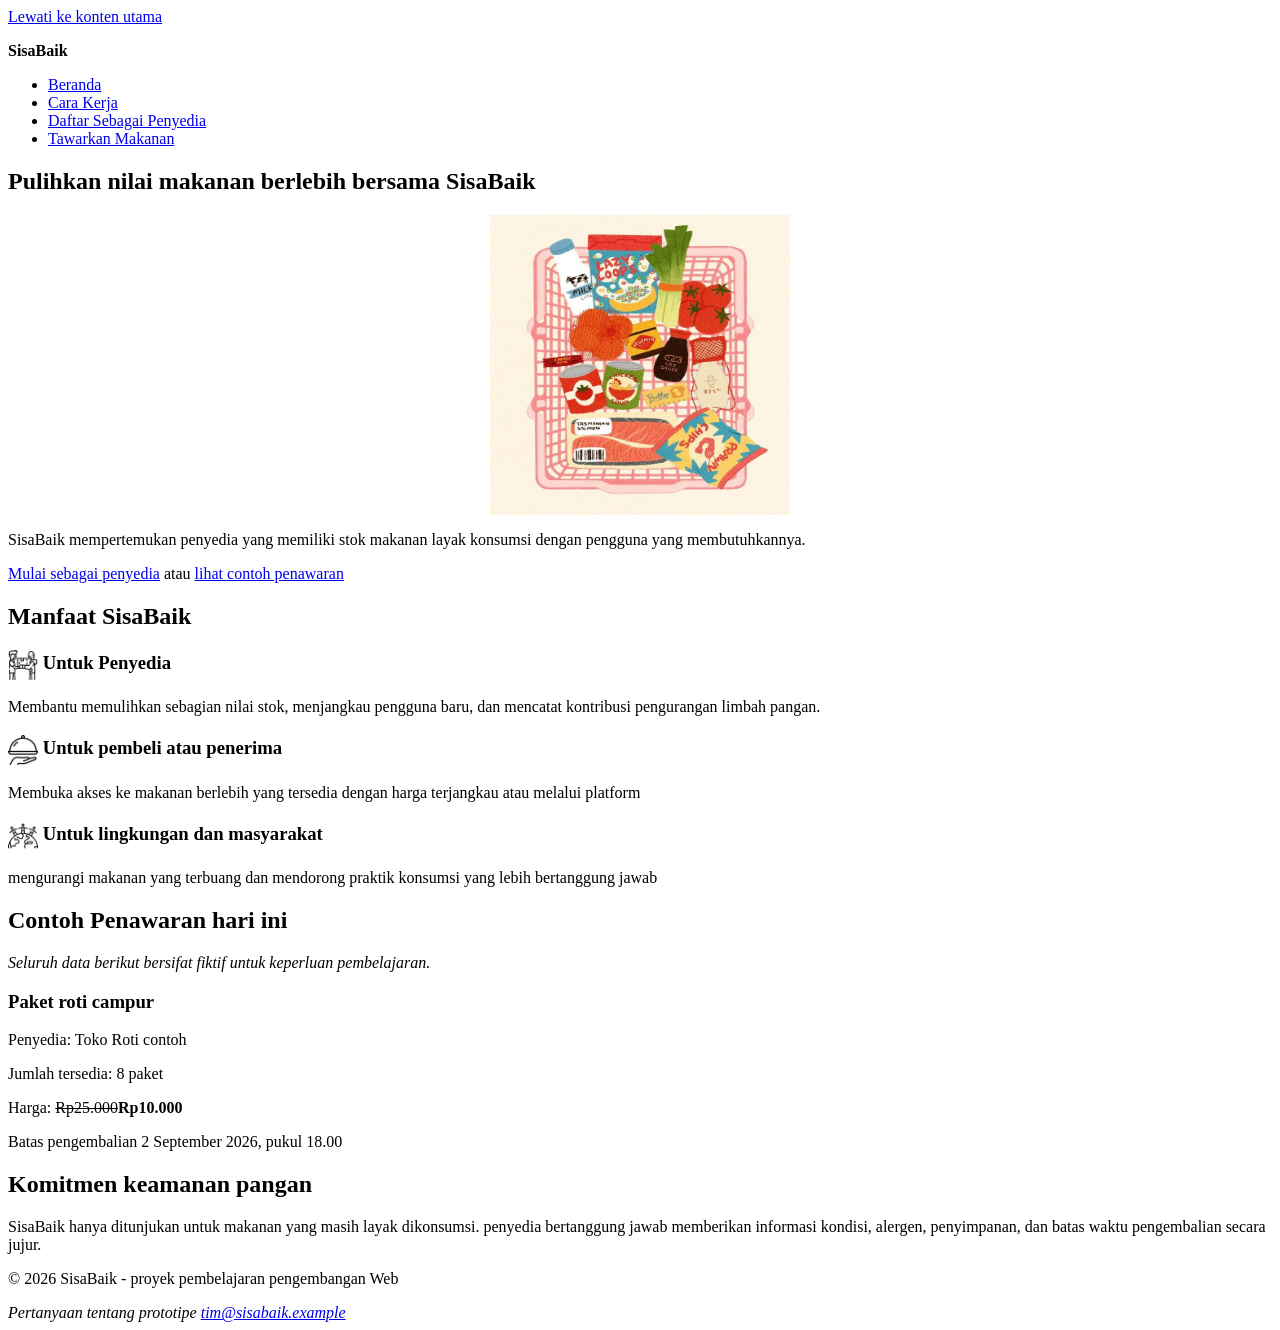
==== index.html @ 68b94ed5 "git push" ====
<!doctype html>
<html lang="id">
  <head>
    <meta charset="UTF-8" />
    <meta name="viewport" content="width=device-width, initial-scale=1.0" />
    <meta
      name="description"
      content="SisaBaik adalah platform yang menghubungkan masyarakat dengan pengelola sampah untuk memudahkan pengelolaan sampah dan mendukung keberlanjutan lingkungan."
    />
    <title>Beranda | SisaBaik</title>
  </head>
  <body>
    <a href="#konten-utama">Lewati ke konten utama</a>

    <header>
      <p><strong>SisaBaik</strong></p>
      <nav aria-label="Navigasi utama">
        <ul>
          <li><a href="index.html" aria-current="page">Beranda</a></li>
          <li><a href="#cara-kerja">Cara Kerja</a></li>
          <li>
            <a href="daftar-penyedia.html">Daftar Sebagai Penyedia</a>
          </li>
          <li><a href="tawarkan-makanan.html">Tawarkan Makanan</a></li>
        </ul>
      </nav>
    </header>

    <main id="konten-utama" tabindex="-1">
      <section aria-labelledby="judul-utama">
        <h1 id="judul-utama">
          Pulihkan nilai makanan berlebih bersama SisaBaik
        </h1>

        <img
          src="image/background.jpg"
          alt="Ilustrasi makanan berlebih yang masih layak konsumsi"
          style="display: block; margin: 0 auto"
          margin="auto"
          width="300"
          height="300"
        />
        <p>
          SisaBaik mempertemukan penyedia yang memiliki stok makanan layak
          konsumsi dengan pengguna yang membutuhkannya.
        </p>
      </section>
    </main>

    <p>
      <a href="daftar-penyedia.html">Mulai sebagai penyedia</a>
      atau
      <a href="#penawaran-contoh">lihat contoh penawaran</a>
    </p>

    <section aria-labelledby="judul-manfaat">
      <h2 id="judul-manfaat">Manfaat SisaBaik</h2>

      <article>
        <h3>
          <img
            src="image/penyedia.png"
            alt="ikon penyedia"
            width="30"
            height="30"
            style="vertical-align: middle"
          />
          Untuk Penyedia
        </h3>

        <p>
          Membantu memulihkan sebagian nilai stok, menjangkau pengguna baru, dan
          mencatat kontribusi pengurangan limbah pangan.
        </p>
      </article>

      <article>
        <h3>
          <img
            src="image/penerima.png"
            alt="ikon penerima"
            width="30"
            height="30"
            style="vertical-align: middle"
          />
          Untuk pembeli atau penerima
        </h3>

        <p>
          Membuka akses ke makanan berlebih yang tersedia dengan harga
          terjangkau atau melalui platform
        </p>
      </article>

      <article>
        <h3>
          <img
            src="image/lingkungan.png"
            alt="ikon lingkungan"
            width="30"
            height="30"
            style="vertical-align: middle"
          />
          Untuk lingkungan dan masyarakat
        </h3>

        <p>
          mengurangi makanan yang terbuang dan mendorong praktik konsumsi yang
          lebih bertanggung jawab
        </p>
      </article>
    </section>

    <section id="penawaran-contoh" aria-labelledby="judul-penawaran">
      <h2 id="judul-penawaran">Contoh Penawaran hari ini</h2>
      <p>
        <em>
          Seluruh data berikut bersifat fiktif untuk keperluan pembelajaran.</em
        >
      </p>

      <article>
        <h3>Paket roti campur</h3>
        <p>Penyedia: Toko Roti contoh</p>
        <p>Jumlah tersedia:<data value="8"> 8 paket</data></p>
        <p>Harga: <del>Rp25.000</del><strong>Rp10.000</strong></p>
        <p>
          Batas pengembalian
          <time datetime="2026-09-02T18:00:00+07:00"
            >2 September 2026, pukul 18.00</time
          >
        </p>
      </article>
    </section>

    <section aria-labelledby="judul-keamanan">
      <h2 id="judul-keamanan">Komitmen keamanan pangan</h2>
      <p>
        SisaBaik hanya ditunjukan untuk makanan yang masih layak dikonsumsi.
        penyedia bertanggung jawab memberikan informasi kondisi, alergen,
        penyimpanan, dan batas waktu pengembalian secara jujur.
      </p>
    </section>

    <footer>
      <p>&copy; 2026 SisaBaik - proyek pembelajaran pengembangan Web</p>
      <address>
        Pertanyaan tentang prototipe
        <a href="mailto:tim@sisabaik.example">tim@sisabaik.example</a>
      </address>
    </footer>
  </body>
</html>
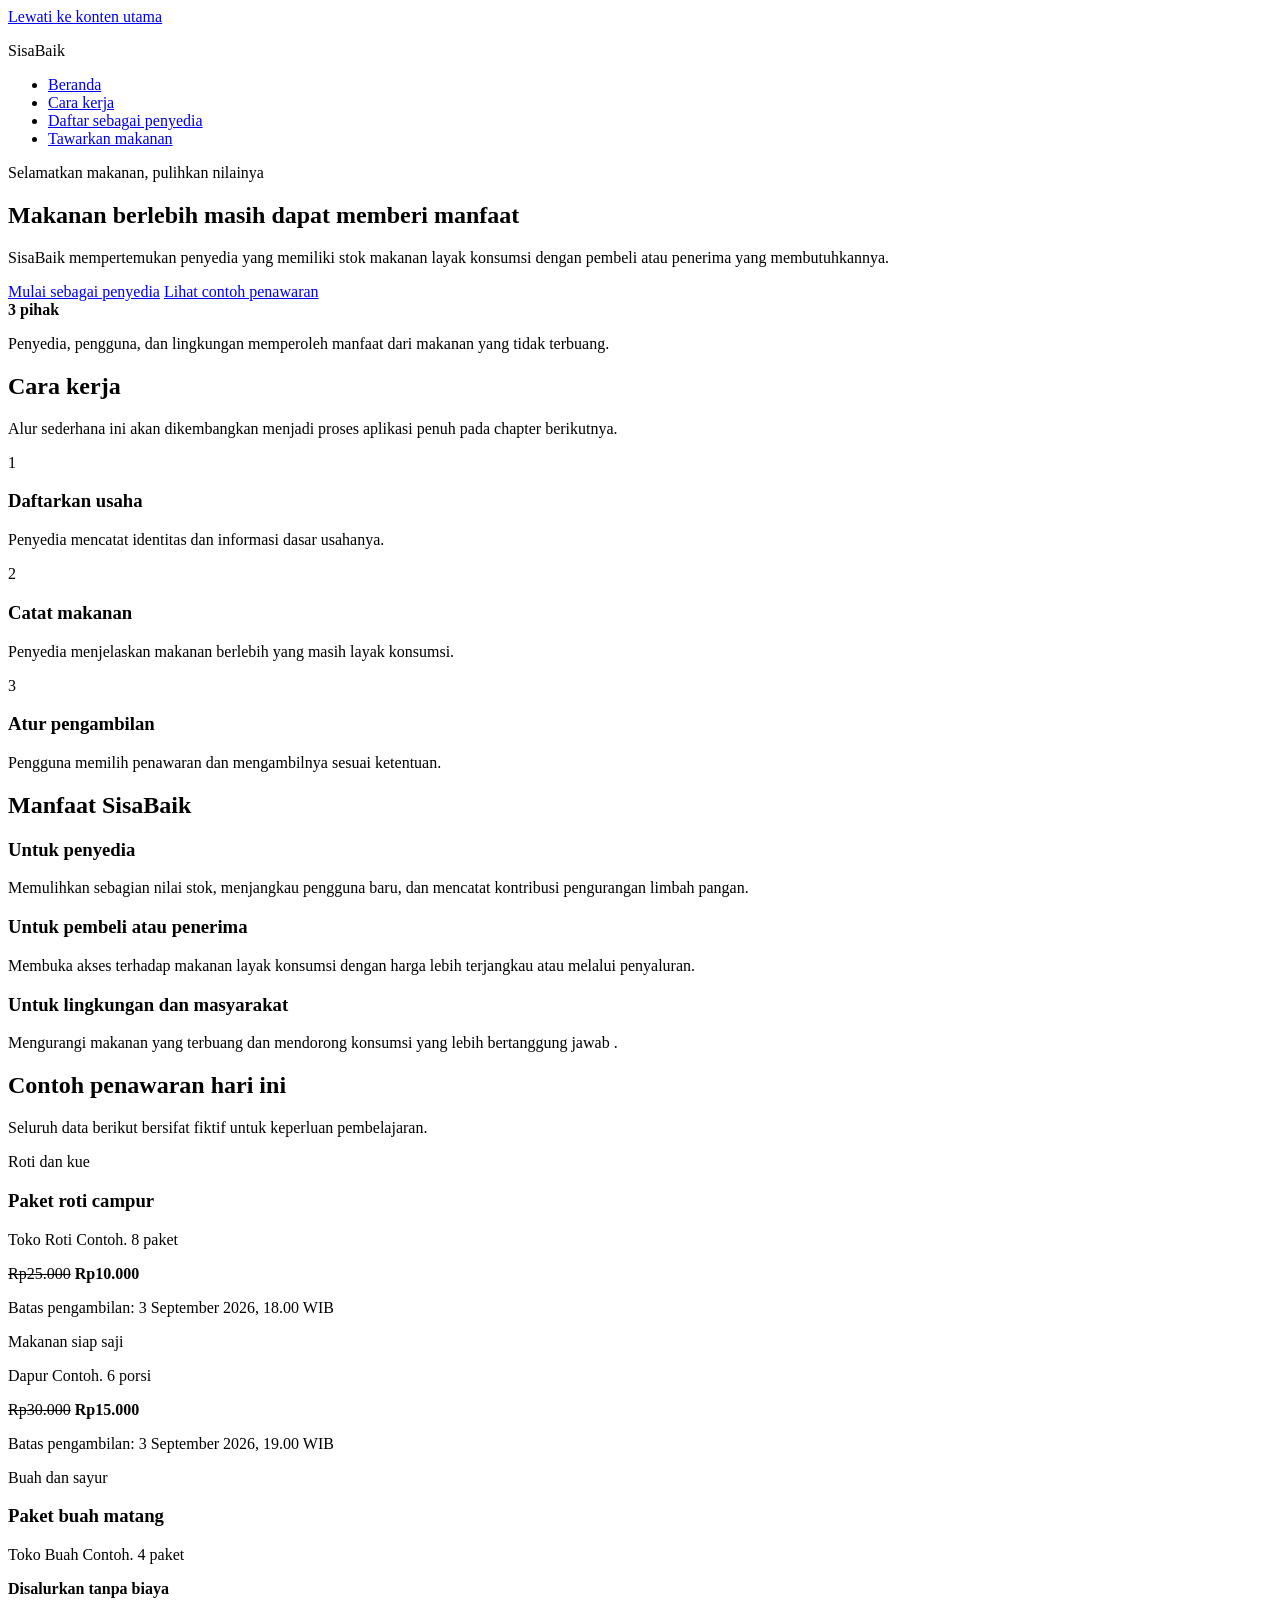
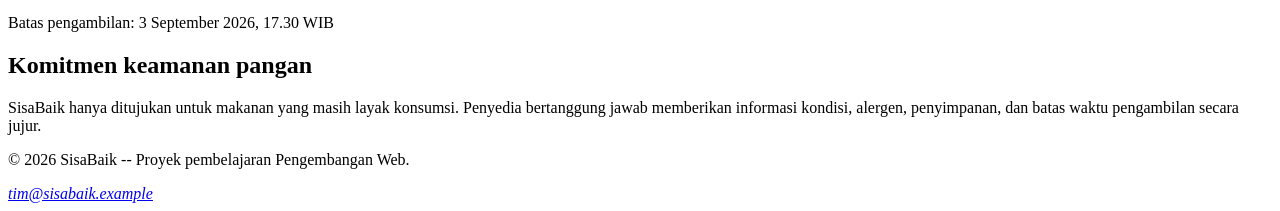
==== commit fe6ee101: "style: apply responsive layout to Sisabaik pages" ====
--- a/index.html
+++ b/index.html
@@ -8,146 +8,159 @@
       content="SisaBaik adalah platform yang menghubungkan masyarakat dengan pengelola sampah untuk memudahkan pengelolaan sampah dan mendukung keberlanjutan lingkungan."
     />
     <title>Beranda | SisaBaik</title>
+    <link rel="stylesheet" href="style.css" />
   </head>
   <body>
-    <a href="#konten-utama">Lewati ke konten utama</a>
+    <a class="skip-link" href="#konten-utama">Lewati ke konten utama</a>
 
-    <header>
-      <p><strong>SisaBaik</strong></p>
-      <nav aria-label="Navigasi utama">
-        <ul>
-          <li><a href="index.html" aria-current="page">Beranda</a></li>
-          <li><a href="#cara-kerja">Cara Kerja</a></li>
-          <li>
-            <a href="daftar-penyedia.html">Daftar Sebagai Penyedia</a>
-          </li>
-          <li><a href="tawarkan-makanan.html">Tawarkan Makanan</a></li>
-        </ul>
-      </nav>
+    <header class="site-header">
+      <div class="container header-layout">
+        <p class="brand">SisaBaik</p>
+        <nav aria-label="Navigasi utama">
+          <ul class="nav-list">
+            <li><a href="index.html" aria-current="page">Beranda</a></li>
+            <li><a href="#cara-kerja">Cara kerja</a></li>
+            <li><a href="daftar-penyedia.html">Daftar sebagai penyedia</a></li>
+            <li><a href="tawarkan-makanan.html">Tawarkan makanan</a></li>
+          </ul>
+        </nav>
+      </div>
     </header>
 
     <main id="konten-utama" tabindex="-1">
-      <section aria-labelledby="judul-utama">
-        <h1 id="judul-utama">
-          Pulihkan nilai makanan berlebih bersama SisaBaik
-        </h1>
+      <section class="hero" aria-labelledby="judul-utama">
+        <div class="container hero-layout">
+          <div>
+            <p class="eyebrow">Selamatkan makanan, pulihkan nilainya</p>
+            <h1 id="judul-utama">
+              Makanan berlebih masih dapat memberi manfaat
+            </h1>
+            <p class="lead">
+              SisaBaik mempertemukan penyedia yang memiliki stok makanan layak
+              konsumsi dengan pembeli atau penerima yang membutuhkannya.</p>
+            </p>
 
-        <img
-          src="image/background.jpg"
-          alt="Ilustrasi makanan berlebih yang masih layak konsumsi"
-          style="display: block; margin: 0 auto"
-          margin="auto"
-          width="300"
-          height="300"
-        />
-        <p>
-          SisaBaik mempertemukan penyedia yang memiliki stok makanan layak
-          konsumsi dengan pengguna yang membutuhkannya.
-        </p>
+            <div class="button-group">
+              <a class="button" href="daftar-penyedia.html"
+                >Mulai sebagai penyedia</a
+              >
+              <a class="button button-secondary" href="#penawaran-contoh"
+                >Lihat contoh penawaran</a
+              >
+            </div>
+    <aside class="hero-panel" aria-label="Ringkasan manfaat SisaBaik">
+      <strong>3 pihak</strong>
+      <p>Penyedia, pengguna, dan lingkungan memperoleh manfaat dari makanan yang tidak terbuang. </p>
+        </aside>
+      </div>
+    </section>
+
+    <section class="section" id="cara-kerja" aria-labelledby="judul-cara-kerja">
+    <div class="container">
+    <h2 id="judul-cara-kerja">Cara kerja</h2>
+    <p class="section-intro">Alur sederhana ini akan dikembangkan menjadi proses aplikasi penuh pada chapter
+    berikutnya.</p>
+    <div class="steps-grid">
+    <article class="card">
+    <span class="step-number" aria-hidden="true">1</span>
+    <h3>Daftarkan usaha</h3>
+    <p>Penyedia mencatat identitas dan informasi dasar usahanya.</p>
+    </article>
+    <article class="card">
+    <span class="step-number" aria-hidden="true">2</span>
+    <h3>Catat makanan</h3>
+    <p>Penyedia menjelaskan makanan berlebih yang masih layak konsumsi.</p>
+    </article>
+    <article class="card">
+    <span class="step-number" aria-hidden="true">3</span>
+    <h3>Atur pengambilan</h3>
+    <p>Pengguna memilih penawaran dan mengambilnya sesuai ketentuan.</p>
+    </article>
+    </div>
+    </div>
+    </section>
+
+    <section class="section section-alt" aria-labelledby="judul-manfaat">
+    <div class="container">
+    <h2 id="judul-manfaat">Manfaat SisaBaik</h2>
+    <div class="benefit-grid">
+    <article class="card">
+    <h3>Untuk penyedia</h3>
+    <p>Memulihkan sebagian nilai stok, menjangkau pengguna baru, dan mencatat kontribusi pengurangan limbah
+    pangan.</p>
+    </article>
+    <article class="card">
+    <h3>Untuk pembeli atau penerima</h3>
+    <p>Membuka akses terhadap makanan layak konsumsi dengan harga lebih terjangkau atau melalui
+    penyaluran.</p>
+    </article>
+    <article class="card">
+    <h3>Untuk lingkungan dan masyarakat</h3>
+    <p>Mengurangi makanan yang terbuang dan mendorong konsumsi yang lebih bertanggung jawab .</p>
+    </article>
+    </div>
+    </div>
+    </section>
+
+    <section class="section" id="penawaran-contoh" aria-labelledby="judul-penawaran">
+    <div class="container">
+    <h2 id="judul-penawaran">Contoh penawaran hari ini</h2>
+    <p class="section-intro">Seluruh data berikut bersifat fiktif untuk keperluan pembelajaran. </p>
+    <div class="offer-grid">
+    <article class="offer-card">
+    <div class="offer-card__visual" aria-hidden="true"></div>
+    <div class="offer-card__content">
+    <span class="badge">Roti dan kue</span>
+    <h3>Paket roti campur</h3>
+    <p class="offer-card__meta">Toko Roti Contoh. <data value="8">8 paket</data></p>
+    <p class="offer-card__price"><del>Rp25.000</del> <strong>Rp10.000</strong></p>
+    <p>Batas pengambilan: <time datetime="2026-09-03T18:00:00+07:00">3 September 2026, 18.00
+    WIB</time></p>
+    </div>
+    </article>
+    <article class="offer-card">
+    <div class="offer-card__visual" aria-hidden="true"></div>
+    <div class="offer-card__content">
+    <span class="badge">Makanan siap saji</span>
+
+    <p class="offer-card__meta">Dapur Contoh. <data value="6">6 porsi</data></p>
+    <p class="offer-card__price"><del>Rp30.000</del> <strong>Rp15.000</strong></p>
+    <p>Batas pengambilan: <time datetime="2026-09-03T19:00:00+07:00">3 September 2026, 19.00
+    WIB</time></p>
+        </div>
+        </article>
+        <article class="offer-card">
+        <div class="offer-card__visual" aria-hidden="true"></div>
+        <div class="offer-card__content">
+        <span class="badge">Buah dan sayur</span>
+        <h3>Paket buah matang</h3>
+        <p class="offer-card__meta">Toko Buah Contoh. <data value="4">4 paket</data></p>
+        <p class="offer-card__price"><strong>Disalurkan tanpa biaya</strong></p>
+        <p>Batas pengambilan: <time datetime="2026-09-03T17:30:00+07:00">3 September 2026, 17.30
+        WIB</time></p>
+              </div>
+            </article>
+          </div>
+        </div>
+      </section>
+
+      <section class="section section-alt" aria-labelledby="judul-keamanan">
+      <div class="container">
+        <div class="notice">
+        <h2 id="judul-keamanan">Komitmen keamanan pangan</h2>
+        <p>SisaBaik hanya ditujukan untuk makanan yang masih layak konsumsi. Penyedia bertanggung jawab memberikan
+        informasi kondisi, alergen, penyimpanan, dan batas waktu pengambilan secara jujur.</p>
+        </div>
+      </div>
       </section>
     </main>
 
-    <p>
-      <a href="daftar-penyedia.html">Mulai sebagai penyedia</a>
-      atau
-      <a href="#penawaran-contoh">lihat contoh penawaran</a>
-    </p>
-
-    <section aria-labelledby="judul-manfaat">
-      <h2 id="judul-manfaat">Manfaat SisaBaik</h2>
-
-      <article>
-        <h3>
-          <img
-            src="image/penyedia.png"
-            alt="ikon penyedia"
-            width="30"
-            height="30"
-            style="vertical-align: middle"
-          />
-          Untuk Penyedia
-        </h3>
-
-        <p>
-          Membantu memulihkan sebagian nilai stok, menjangkau pengguna baru, dan
-          mencatat kontribusi pengurangan limbah pangan.
-        </p>
-      </article>
-
-      <article>
-        <h3>
-          <img
-            src="image/penerima.png"
-            alt="ikon penerima"
-            width="30"
-            height="30"
-            style="vertical-align: middle"
-          />
-          Untuk pembeli atau penerima
-        </h3>
-
-        <p>
-          Membuka akses ke makanan berlebih yang tersedia dengan harga
-          terjangkau atau melalui platform
-        </p>
-      </article>
-
-      <article>
-        <h3>
-          <img
-            src="image/lingkungan.png"
-            alt="ikon lingkungan"
-            width="30"
-            height="30"
-            style="vertical-align: middle"
-          />
-          Untuk lingkungan dan masyarakat
-        </h3>
-
-        <p>
-          mengurangi makanan yang terbuang dan mendorong praktik konsumsi yang
-          lebih bertanggung jawab
-        </p>
-      </article>
-    </section>
-
-    <section id="penawaran-contoh" aria-labelledby="judul-penawaran">
-      <h2 id="judul-penawaran">Contoh Penawaran hari ini</h2>
-      <p>
-        <em>
-          Seluruh data berikut bersifat fiktif untuk keperluan pembelajaran.</em
-        >
-      </p>
-
-      <article>
-        <h3>Paket roti campur</h3>
-        <p>Penyedia: Toko Roti contoh</p>
-        <p>Jumlah tersedia:<data value="8"> 8 paket</data></p>
-        <p>Harga: <del>Rp25.000</del><strong>Rp10.000</strong></p>
-        <p>
-          Batas pengembalian
-          <time datetime="2026-09-02T18:00:00+07:00"
-            >2 September 2026, pukul 18.00</time
-          >
-        </p>
-      </article>
-    </section>
-
-    <section aria-labelledby="judul-keamanan">
-      <h2 id="judul-keamanan">Komitmen keamanan pangan</h2>
-      <p>
-        SisaBaik hanya ditunjukan untuk makanan yang masih layak dikonsumsi.
-        penyedia bertanggung jawab memberikan informasi kondisi, alergen,
-        penyimpanan, dan batas waktu pengembalian secara jujur.
-      </p>
-    </section>
-
-    <footer>
-      <p>&copy; 2026 SisaBaik - proyek pembelajaran pengembangan Web</p>
-      <address>
-        Pertanyaan tentang prototipe
-        <a href="mailto:tim@sisabaik.example">tim@sisabaik.example</a>
-      </address>
+    <footer class="site-footer">
+      <div class="container footer-layout">
+        <p>&copy; 2026 SisaBaik -- Proyek pembelajaran Pengembangan Web.</p>
+        <address><a href="mailto:tim@sisabaik.example">tim@sisabaik.example</a></address>
+      </div>
     </footer>
   </body>
 </html>
+
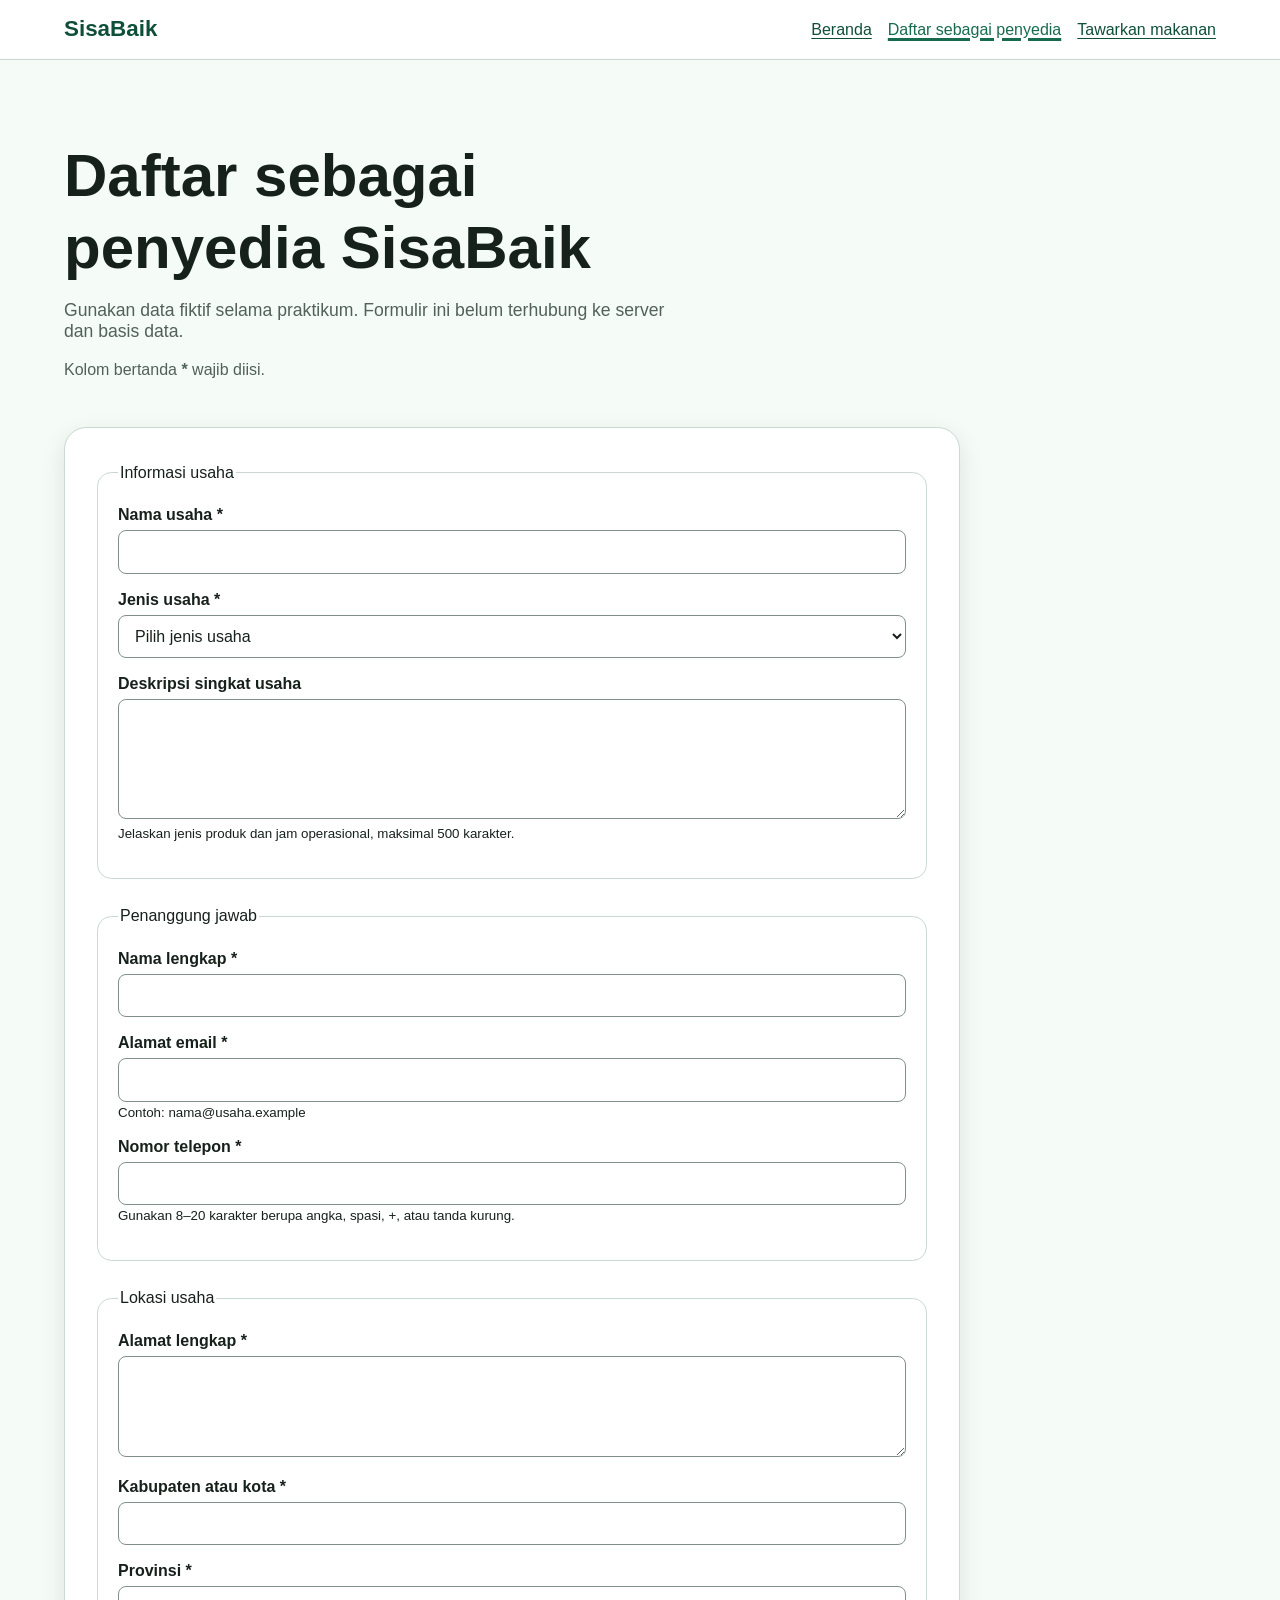
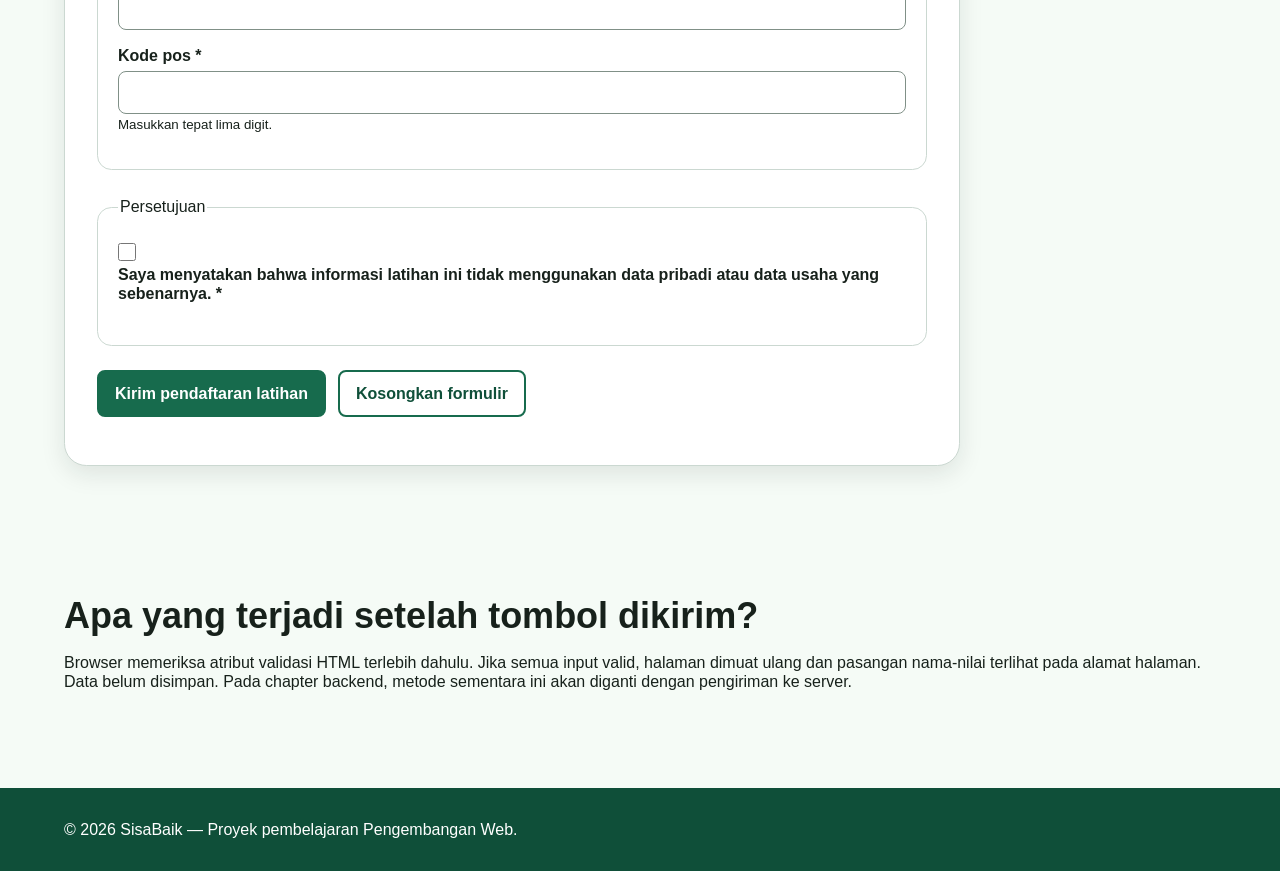
==== commit f5754e50: "style: apply responsive layout to Sisabaik pages" ====
--- a/index.html
+++ b/index.html
@@ -1,166 +1,275 @@
 <!doctype html>
 <html lang="id">
   <head>
-    <meta charset="UTF-8" />
-    <meta name="viewport" content="width=device-width, initial-scale=1.0" />
+    <meta charset="utf-8" />
+    <meta name="viewport" content="width=device-width, initial-scale=1" />
+
     <meta
       name="description"
-      content="SisaBaik adalah platform yang menghubungkan masyarakat dengan pengelola sampah untuk memudahkan pengelolaan sampah dan mendukung keberlanjutan lingkungan."
+      content="Formulir prototipe untuk mendaftarkan usaha sebagai penyedia makanan di SisaBaik."
     />
-    <title>Beranda | SisaBaik</title>
-    <link rel="stylesheet" href="style.css" />
+
+    <title>Daftar Penyedia | SisaBaik</title>
+
+    <link rel="stylesheet" href="styles.css" />
   </head>
+
   <body>
-    <a class="skip-link" href="#konten-utama">Lewati ke konten utama</a>
+    <a class="skip-link" href="#konten-utama"> Lewati ke konten utama </a>
 
     <header class="site-header">
       <div class="container header-layout">
         <p class="brand">SisaBaik</p>
+
         <nav aria-label="Navigasi utama">
           <ul class="nav-list">
-            <li><a href="index.html" aria-current="page">Beranda</a></li>
-            <li><a href="#cara-kerja">Cara kerja</a></li>
-            <li><a href="daftar-penyedia.html">Daftar sebagai penyedia</a></li>
-            <li><a href="tawarkan-makanan.html">Tawarkan makanan</a></li>
+            <li>
+              <a href="index.html">Beranda</a>
+            </li>
+
+            <li>
+              <a href="daftar-penyedia.html" aria-current="page">
+                Daftar sebagai penyedia
+              </a>
+            </li>
+
+            <li>
+              <a href="tawarkan-makanan.html"> Tawarkan makanan </a>
+            </li>
           </ul>
         </nav>
       </div>
     </header>
 
-    <main id="konten-utama" tabindex="-1">
-      <section class="hero" aria-labelledby="judul-utama">
-        <div class="container hero-layout">
-          <div>
-            <p class="eyebrow">Selamatkan makanan, pulihkan nilainya</p>
-            <h1 id="judul-utama">
-              Makanan berlebih masih dapat memberi manfaat
-            </h1>
-            <p class="lead">
-              SisaBaik mempertemukan penyedia yang memiliki stok makanan layak
-              konsumsi dengan pembeli atau penerima yang membutuhkannya.</p>
-            </p>
-
-            <div class="button-group">
-              <a class="button" href="daftar-penyedia.html"
-                >Mulai sebagai penyedia</a
-              >
-              <a class="button button-secondary" href="#penawaran-contoh"
-                >Lihat contoh penawaran</a
-              >
-            </div>
-    <aside class="hero-panel" aria-label="Ringkasan manfaat SisaBaik">
-      <strong>3 pihak</strong>
-      <p>Penyedia, pengguna, dan lingkungan memperoleh manfaat dari makanan yang tidak terbuang. </p>
-        </aside>
+    <main class="container" id="konten-utama" tabindex="-1">
+      <div class="page-heading">
+        <h1>Daftar sebagai penyedia SisaBaik</h1>
+
+        <p class="lead">
+          Gunakan data fiktif selama praktikum. Formulir ini belum terhubung ke
+          server dan basis data.
+        </p>
+
+        <p class="required-note" id="petunjuk-wajib">
+          Kolom bertanda <strong>*</strong> wajib diisi.
+        </p>
       </div>
-    </section>
-
-    <section class="section" id="cara-kerja" aria-labelledby="judul-cara-kerja">
-    <div class="container">
-    <h2 id="judul-cara-kerja">Cara kerja</h2>
-    <p class="section-intro">Alur sederhana ini akan dikembangkan menjadi proses aplikasi penuh pada chapter
-    berikutnya.</p>
-    <div class="steps-grid">
-    <article class="card">
-    <span class="step-number" aria-hidden="true">1</span>
-    <h3>Daftarkan usaha</h3>
-    <p>Penyedia mencatat identitas dan informasi dasar usahanya.</p>
-    </article>
-    <article class="card">
-    <span class="step-number" aria-hidden="true">2</span>
-    <h3>Catat makanan</h3>
-    <p>Penyedia menjelaskan makanan berlebih yang masih layak konsumsi.</p>
-    </article>
-    <article class="card">
-    <span class="step-number" aria-hidden="true">3</span>
-    <h3>Atur pengambilan</h3>
-    <p>Pengguna memilih penawaran dan mengambilnya sesuai ketentuan.</p>
-    </article>
-    </div>
-    </div>
-    </section>
-
-    <section class="section section-alt" aria-labelledby="judul-manfaat">
-    <div class="container">
-    <h2 id="judul-manfaat">Manfaat SisaBaik</h2>
-    <div class="benefit-grid">
-    <article class="card">
-    <h3>Untuk penyedia</h3>
-    <p>Memulihkan sebagian nilai stok, menjangkau pengguna baru, dan mencatat kontribusi pengurangan limbah
-    pangan.</p>
-    </article>
-    <article class="card">
-    <h3>Untuk pembeli atau penerima</h3>
-    <p>Membuka akses terhadap makanan layak konsumsi dengan harga lebih terjangkau atau melalui
-    penyaluran.</p>
-    </article>
-    <article class="card">
-    <h3>Untuk lingkungan dan masyarakat</h3>
-    <p>Mengurangi makanan yang terbuang dan mendorong konsumsi yang lebih bertanggung jawab .</p>
-    </article>
-    </div>
-    </div>
-    </section>
-
-    <section class="section" id="penawaran-contoh" aria-labelledby="judul-penawaran">
-    <div class="container">
-    <h2 id="judul-penawaran">Contoh penawaran hari ini</h2>
-    <p class="section-intro">Seluruh data berikut bersifat fiktif untuk keperluan pembelajaran. </p>
-    <div class="offer-grid">
-    <article class="offer-card">
-    <div class="offer-card__visual" aria-hidden="true"></div>
-    <div class="offer-card__content">
-    <span class="badge">Roti dan kue</span>
-    <h3>Paket roti campur</h3>
-    <p class="offer-card__meta">Toko Roti Contoh. <data value="8">8 paket</data></p>
-    <p class="offer-card__price"><del>Rp25.000</del> <strong>Rp10.000</strong></p>
-    <p>Batas pengambilan: <time datetime="2026-09-03T18:00:00+07:00">3 September 2026, 18.00
-    WIB</time></p>
-    </div>
-    </article>
-    <article class="offer-card">
-    <div class="offer-card__visual" aria-hidden="true"></div>
-    <div class="offer-card__content">
-    <span class="badge">Makanan siap saji</span>
-
-    <p class="offer-card__meta">Dapur Contoh. <data value="6">6 porsi</data></p>
-    <p class="offer-card__price"><del>Rp30.000</del> <strong>Rp15.000</strong></p>
-    <p>Batas pengambilan: <time datetime="2026-09-03T19:00:00+07:00">3 September 2026, 19.00
-    WIB</time></p>
-        </div>
-        </article>
-        <article class="offer-card">
-        <div class="offer-card__visual" aria-hidden="true"></div>
-        <div class="offer-card__content">
-        <span class="badge">Buah dan sayur</span>
-        <h3>Paket buah matang</h3>
-        <p class="offer-card__meta">Toko Buah Contoh. <data value="4">4 paket</data></p>
-        <p class="offer-card__price"><strong>Disalurkan tanpa biaya</strong></p>
-        <p>Batas pengambilan: <time datetime="2026-09-03T17:30:00+07:00">3 September 2026, 17.30
-        WIB</time></p>
-              </div>
-            </article>
-          </div>
-        </div>
-      </section>
-
-      <section class="section section-alt" aria-labelledby="judul-keamanan">
-      <div class="container">
-        <div class="notice">
-        <h2 id="judul-keamanan">Komitmen keamanan pangan</h2>
-        <p>SisaBaik hanya ditujukan untuk makanan yang masih layak konsumsi. Penyedia bertanggung jawab memberikan
-        informasi kondisi, alergen, penyimpanan, dan batas waktu pengambilan secara jujur.</p>
-        </div>
-      </div>
+
+      <form
+        class="form-card"
+        action="daftar-penyedia.html"
+        method="get"
+        aria-describedby="petunjuk-wajib"
+      >
+        <fieldset class="form-section">
+          <legend>Informasi usaha</legend>
+
+          <p>
+            <label for="nama-usaha">Nama usaha *</label><br />
+
+            <input
+              type="text"
+              id="nama-usaha"
+              name="nama_usaha"
+              autocomplete="organization"
+              minlength="3"
+              maxlength="100"
+              required
+            />
+          </p>
+
+          <p>
+            <label for="jenis-usaha">Jenis usaha *</label><br />
+
+            <select id="jenis-usaha" name="jenis_usaha" required>
+              <option value="">Pilih jenis usaha</option>
+              <option value="restoran">Restoran</option>
+              <option value="toko-roti">Toko roti</option>
+              <option value="katering">Katering</option>
+              <option value="ritel">Toko ritel</option>
+              <option value="hotel">Hotel atau penginapan</option>
+              <option value="lainnya">Lainnya</option>
+            </select>
+          </p>
+
+          <p>
+            <label for="deskripsi-usaha"> Deskripsi singkat usaha </label><br />
+
+            <textarea
+              id="deskripsi-usaha"
+              name="deskripsi_usaha"
+              rows="5"
+              maxlength="500"
+              aria-describedby="bantuan-deskripsi"
+            ></textarea
+            ><br />
+
+            <small id="bantuan-deskripsi">
+              Jelaskan jenis produk dan jam operasional, maksimal 500 karakter.
+            </small>
+          </p>
+        </fieldset>
+
+        <fieldset class="form-section">
+          <legend>Penanggung jawab</legend>
+
+          <p>
+            <label for="nama-penanggung-jawab"> Nama lengkap * </label><br />
+
+            <input
+              type="text"
+              id="nama-penanggung-jawab"
+              name="nama_penanggung_jawab"
+              autocomplete="name"
+              minlength="3"
+              maxlength="100"
+              required
+            />
+          </p>
+
+          <p>
+            <label for="email">Alamat email *</label><br />
+
+            <input
+              type="email"
+              id="email"
+              name="email"
+              autocomplete="email"
+              maxlength="254"
+              aria-describedby="bantuan-email"
+              required
+            /><br />
+
+            <small id="bantuan-email"> Contoh: nama@usaha.example </small>
+          </p>
+
+          <p>
+            <label for="telepon">Nomor telepon *</label><br />
+
+            <input
+              type="tel"
+              id="telepon"
+              name="telepon"
+              autocomplete="tel"
+              inputmode="tel"
+              pattern="[0-9+() ]{8,20}"
+              aria-describedby="bantuan-telepon"
+              required
+            /><br />
+
+            <small id="bantuan-telepon">
+              Gunakan 8–20 karakter berupa angka, spasi, +, atau tanda kurung.
+            </small>
+          </p>
+        </fieldset>
+
+        <fieldset class="form-section">
+          <legend>Lokasi usaha</legend>
+
+          <p>
+            <label for="alamat">Alamat lengkap *</label><br />
+
+            <textarea
+              id="alamat"
+              name="alamat"
+              rows="4"
+              autocomplete="street-address"
+              minlength="10"
+              maxlength="250"
+              required
+            ></textarea>
+          </p>
+
+          <p>
+            <label for="kota">Kabupaten atau kota *</label><br />
+
+            <input
+              type="text"
+              id="kota"
+              name="kota"
+              autocomplete="address-level2"
+              maxlength="100"
+              required
+            />
+          </p>
+
+          <p>
+            <label for="provinsi">Provinsi *</label><br />
+
+            <input
+              type="text"
+              id="provinsi"
+              name="provinsi"
+              autocomplete="address-level1"
+              maxlength="100"
+              required
+            />
+          </p>
+
+          <p>
+            <label for="kode-pos">Kode pos *</label><br />
+
+            <input
+              type="text"
+              id="kode-pos"
+              name="kode_pos"
+              autocomplete="postal-code"
+              inputmode="numeric"
+              pattern="[0-9]{5}"
+              aria-describedby="bantuan-kode-pos"
+              required
+            /><br />
+
+            <small id="bantuan-kode-pos"> Masukkan tepat lima digit. </small>
+          </p>
+        </fieldset>
+
+        <fieldset class="form-section">
+          <legend>Persetujuan</legend>
+
+          <p>
+            <input
+              type="checkbox"
+              id="persetujuan"
+              name="persetujuan"
+              value="setuju"
+              required
+            />
+
+            <label for="persetujuan">
+              Saya menyatakan bahwa informasi latihan ini tidak menggunakan data
+              pribadi atau data usaha yang sebenarnya. *
+            </label>
+          </p>
+        </fieldset>
+
+        <p class="form-actions">
+          <button class="button" type="submit">
+            Kirim pendaftaran latihan
+          </button>
+
+          <button class="button button-secondary" type="reset">
+            Kosongkan formulir
+          </button>
+        </p>
+      </form>
+
+      <section class="section" aria-labelledby="catatan-prototipe">
+        <h2 id="catatan-prototipe">Apa yang terjadi setelah tombol dikirim?</h2>
+
+        <p>
+          Browser memeriksa atribut validasi HTML terlebih dahulu. Jika semua
+          input valid, halaman dimuat ulang dan pasangan nama-nilai terlihat
+          pada alamat halaman. Data belum disimpan. Pada chapter backend, metode
+          sementara ini akan diganti dengan pengiriman ke server.
+        </p>
       </section>
     </main>
 
     <footer class="site-footer">
       <div class="container footer-layout">
-        <p>&copy; 2026 SisaBaik -- Proyek pembelajaran Pengembangan Web.</p>
-        <address><a href="mailto:tim@sisabaik.example">tim@sisabaik.example</a></address>
+        <p>&copy; 2026 SisaBaik — Proyek pembelajaran Pengembangan Web.</p>
       </div>
     </footer>
   </body>
 </html>
-
--- a/styles.css
+++ b/styles.css
@@ -0,0 +1,431 @@
+:root {
+  --color-primary: #176b4d;
+  --color-primary-dark: #0f4f39;
+  --color-primary-soft: #e8f5ef;
+  --color-accent: #f2b84b;
+  --color-text: #17211b;
+  --color-muted: #52615a;
+  --color-surface: #ffffff;
+  --color-background: #f5fbf6;
+  --color-border: #cbd8d1;
+  --color-danger: #a52a2a;
+  --shadow-card: 0 0.5rem 1.5rem rgb(23 33 27 / 10%);
+  --radius-small: 0.5rem;
+  --radius-medium: 0.9rem;
+  --radius-large: 1.4rem;
+  --content-width: 72rem;
+}
+
+*,
+*::before,
+*::after {
+  box-sizing: border-box;
+}
+
+html {
+  scroll-behavior: smooth;
+}
+
+body {
+  margin: 0;
+  background: var(--color-background);
+  color: var(--color-text);
+  font-family: Arial, Helvetica, sans-serif;
+  font-size: 1rem;
+  line-height: 1.6;
+}
+
+h1,
+h2,
+h3,
+p {
+  margin-block-start: 0;
+}
+
+h1,
+h2,
+h3,
+p {
+  line-height: 1.2;
+}
+
+h1 {
+  max-width: 18ch;
+  margin-block-end: 1rem;
+  font-size: clamp(2rem, 7vw, 3.75rem);
+}
+
+h2 {
+  margin-block-end: 1rem;
+  font-size: clamp(1.5rem, 4vw, 2.25rem);
+}
+
+h3 {
+  margin-block-end: 0.6rem;
+  font-size: 1.2rem;
+}
+
+a {
+  color: var(--color-primary-dark);
+  text-underline-offset: 0.2em;
+}
+
+a:hover {
+  text-decoration-thickness: 0.18em;
+}
+
+:focus-visible {
+  outline: 0.2rem solid var(--color-accent);
+  outline-offset: 0.2rem;
+}
+
+.skip-link {
+  position: absolute;
+  inset-block-start: 0.5rem;
+  inset-inline-start: 0.5rem;
+  z-index: 100;
+  padding: 0.7rem 1rem;
+  border-radius: var(--radius-small);
+  background: var(--color-text);
+  color: var(--color-surface);
+  transform: translateY(-180%);
+}
+
+.skip-link:focus {
+  transform: translateY(0);
+}
+
+.container {
+  width: min(100% - 2rem, var(--content-width));
+  margin-inline: auto;
+}
+
+.site-header {
+  background: var(--color-surface);
+  border-block-end: 0.0625rem solid var(--color-border);
+}
+
+.header-layout {
+  display: flex;
+  flex-direction: column;
+  gap: 0.75rem;
+  padding-block: 1rem;
+}
+
+.brand {
+  margin: 0;
+  color: var(--color-primary-dark);
+  font-size: 1.4rem;
+  font-weight: 700;
+}
+
+.nav-list {
+  display: flex;
+  flex-wrap: wrap;
+  gap: 0.5rem 1rem;
+  margin: 0;
+  padding: 0;
+  list-style: none;
+}
+
+.nav-list a[aria-current="page"] {
+  color: var(--color-primary);
+  text-decoration-thickness: 0.2rem;
+}
+
+.hero {
+  padding-block: clamp(3rem, 10vw, 7rem);
+  background: linear-gradient(
+    135deg,
+    rgb(232 245 239/ 95%),
+    rgb(255 255 255 / 92%)
+  );
+}
+
+.hero-layout {
+  display: grid;
+  gap: 2rem;
+  align-items: center;
+}
+
+.eyebrow {
+  margin-block-end: 0.5rem;
+  color: var(--color-primary-dark);
+  font-weight: 700;
+  letter-spacing: 0.05em;
+  text-transform: uppercase;
+}
+
+.lead {
+  max-width: 62ch;
+  color: var(--color-muted);
+  font-size: 1.1rem;
+}
+
+.hero-panel {
+  padding: 1.5rem;
+  border: 0.0625rem solid var(--color-border);
+  border-radius: var(--radius-large);
+  background: var(--color-surface);
+  box-shadow: var(--shadow-card);
+}
+
+.hero-panel strong {
+  display: block;
+  color: var(--color-primary-dark);
+  font-size: 2rem;
+}
+.button-group,
+.form-actions {
+  display: flex;
+  flex-wrap: wrap;
+  gap: 0.75rem;
+  align-items: center;
+}
+
+.button {
+  display: inline-block;
+  padding: 0.75rem 1rem;
+  border: 0.125rem solid var(--color-primary);
+  border-radius: var(--radius-small);
+  background: var(--color-primary);
+  color: var(--color-surface);
+  font: inherit;
+  font-weight: 700;
+  line-height: 1.2;
+  text-decoration: none;
+  cursor: pointer;
+}
+
+.button:hover {
+  background: var(--color-primary-dark);
+  border-color: var(--color-primary-dark);
+}
+
+.button-secondary {
+  background: transparent;
+  color: var(--color-primary-dark);
+}
+
+.section {
+  padding-block: clamp(2.5rem, 7vw, 5rem);
+}
+
+.section-alt {
+  background: var(--color-surface);
+}
+
+.section-intro {
+  max-width: 65ch;
+  color: var(--color-muted);
+}
+
+.steps-grid,
+.benefit-grid,
+.offer-grid {
+  display: grid;
+  grid-template-columns: 1fr;
+  gap: 1rem;
+}
+
+.card {
+  padding: 1.25rem;
+  border: 0.0625rem solid var(--color-border);
+  border-radius: var(--radius-medium);
+  background: var(--color-surface);
+  box-shadow: var(--shadow-card);
+}
+
+.step-number {
+  display: inline-grid;
+  width: 2.25rem;
+  height: 2.25rem;
+  margin-block-end: 0.75rem;
+  place-items: center;
+  border-radius: 50%;
+  background: var(--color-primary-soft);
+  color: var(--color-primary-dark);
+  font-weight: 700;
+}
+
+.offer-card {
+  display: flex;
+  flex-direction: column;
+  overflow: hidden;
+  border: 0.0625rem solid var(--color-border);
+  border-radius: var(--radius-medium);
+  background: var(--color-surface);
+  box-shadow: var(--shadow-card);
+}
+
+.offer-card__visual {
+  min-height: 8rem;
+  background: linear-gradient(
+    135deg,
+    var(--color-primary),
+    var(--color-primary-dark)
+  );
+}
+
+.offer-card__content {
+  display: flex;
+  flex: 1;
+  flex-direction: column;
+  padding: 1.25rem;
+}
+
+.offer-card__meta {
+  color: var(--color-muted);
+}
+
+.offer-card__price {
+  margin-block-start: auto;
+  font-size: 1.15rem;
+}
+
+.badge {
+  display: inline-block;
+  width: fit-content;
+  margin-block-end: 0.75rem;
+  padding: 0.25rem 0.6rem;
+  border-radius: 999px;
+  background: var(--color-primary-soft);
+  color: var(--color-primary-dark);
+  font-size: 0.85rem;
+  font-weight: 700;
+}
+
+.notice {
+  padding: 1rem;
+  border-inline-start: 0.3rem solid var(--color-primary);
+  border-radius: var(--radius-small);
+  background: var(--color-primary-soft);
+}
+
+.page-heading {
+  padding-block: clamp(2.5rem, 7vw, 5rem) 2rem;
+}
+
+.form-card {
+  max-width: 56rem;
+  margin-block-end: 3rem;
+  padding: clamp(1rem, 4vw, 2rem);
+  border: 0.0625rem solid var(--color-border);
+  border-radius: var(--radius-large);
+  background: var(--color-surface);
+  box-shadow: var(--shadow-card);
+}
+
+.form-section {
+  margin: 0 0 1.5rem;
+  padding: 1.25rem;
+  border: 0.0625rem solid var(--color-border);
+  border-radius: var(--radius-medium);
+}
+
+form-section legend {
+  padding-inline: 0.4rem;
+  color: var(--color-primary-dark);
+  font-size: 1.1rem;
+  font-weight: 700;
+}
+
+label {
+  display: inline-block;
+  margin-block-end: 0.35rem;
+  font-weight: 700;
+}
+
+input,
+select,
+textarea {
+  width: 100%;
+  padding: 0.7rem 0.75rem;
+  border: 0.0625rem solid #809087;
+  border-radius: var(--radius-small);
+  background: var(--color-surface);
+  color: var(--color-text);
+  font: inherit;
+}
+
+textarea {
+  resize: vertical;
+}
+
+input:focus,
+select:focus,
+textarea:focus {
+  border-color: var(--color-primary-dark);
+}
+
+input[type="checkbox"],
+input[type="radio"] {
+  width: 1.1rem;
+  height: 1.1rem;
+  margin: 0.2rem 0 0;
+  accent-color: var(--color-primary);
+}
+
+.required-note {
+  color: var(--color-muted);
+}
+
+.site-footer {
+  padding-block: 2rem;
+  background: var(--color-primary-dark);
+  color: var(--color-surface);
+}
+
+.site-footer a {
+  color: var(--color-surface);
+}
+
+.footer-layout {
+  display: flex;
+  flex-direction: column;
+  gap: 0.5rem;
+}
+
+.footer-layout p,
+.footer-layout address {
+  margin: 0;
+}
+
+@media (min-width: 48rem) {
+  .header-layout {
+    flex-direction: row;
+    justify-content: space-between;
+    align-items: center;
+  }
+
+  .hero-layout {
+    grid-template-columns: minmax(0, 1.5fr) minmax(15rem, 0.7fr);
+  }
+
+  .steps-grid,
+  .benefit-grid {
+    grid-template-columns: repeat(3, minmax(0, 1fr));
+  }
+
+  .offer-grid {
+    grid-template-columns: repeat(2, minmax(0, 1fr));
+  }
+
+  .footer-layout {
+    flex-direction: row;
+    justify-content: space-between;
+    align-items: center;
+  }
+}
+
+@media (min-width: 68rem) {
+  .offer-grid {
+    grid-template-columns: repeat(3, minmax(0, 1fr));
+  }
+}
+
+@media (prefers-reduced-motion: reduce) {
+  html {
+    scroll-behavior: auto;
+  }
+}
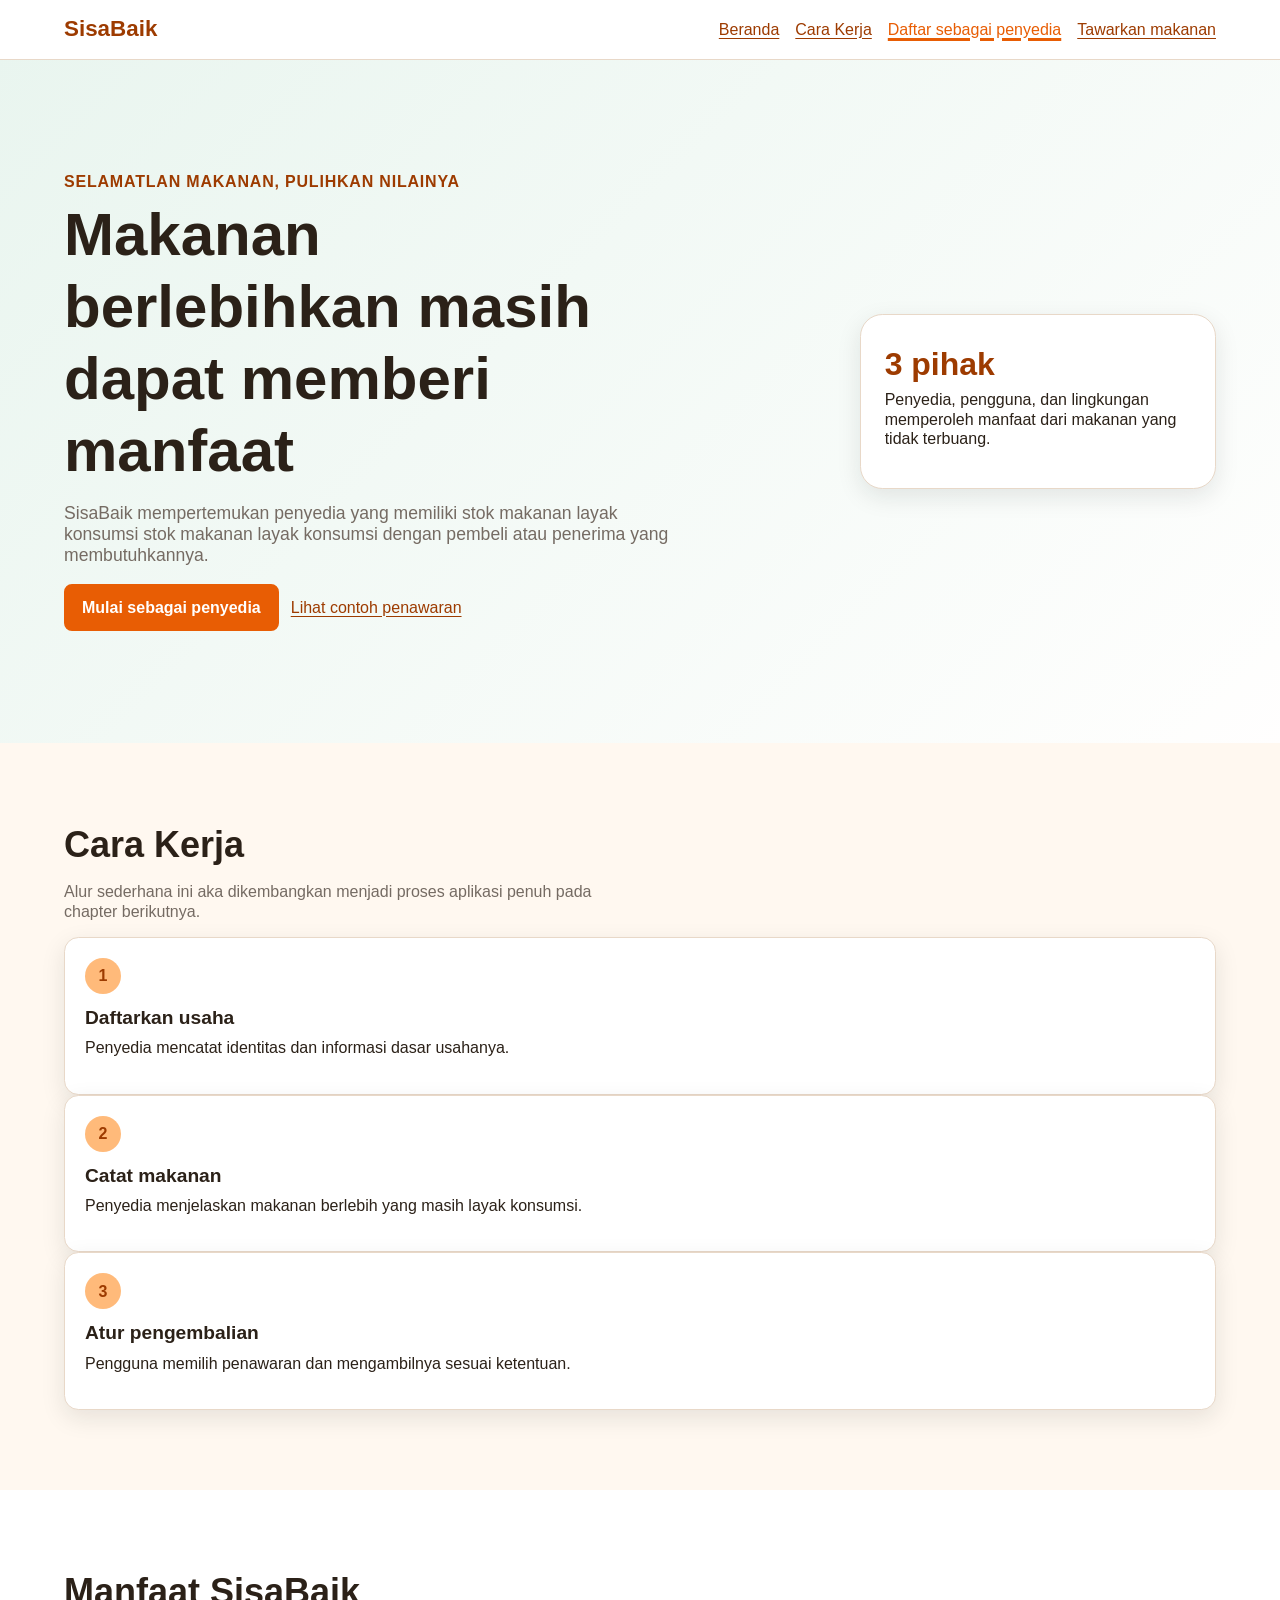
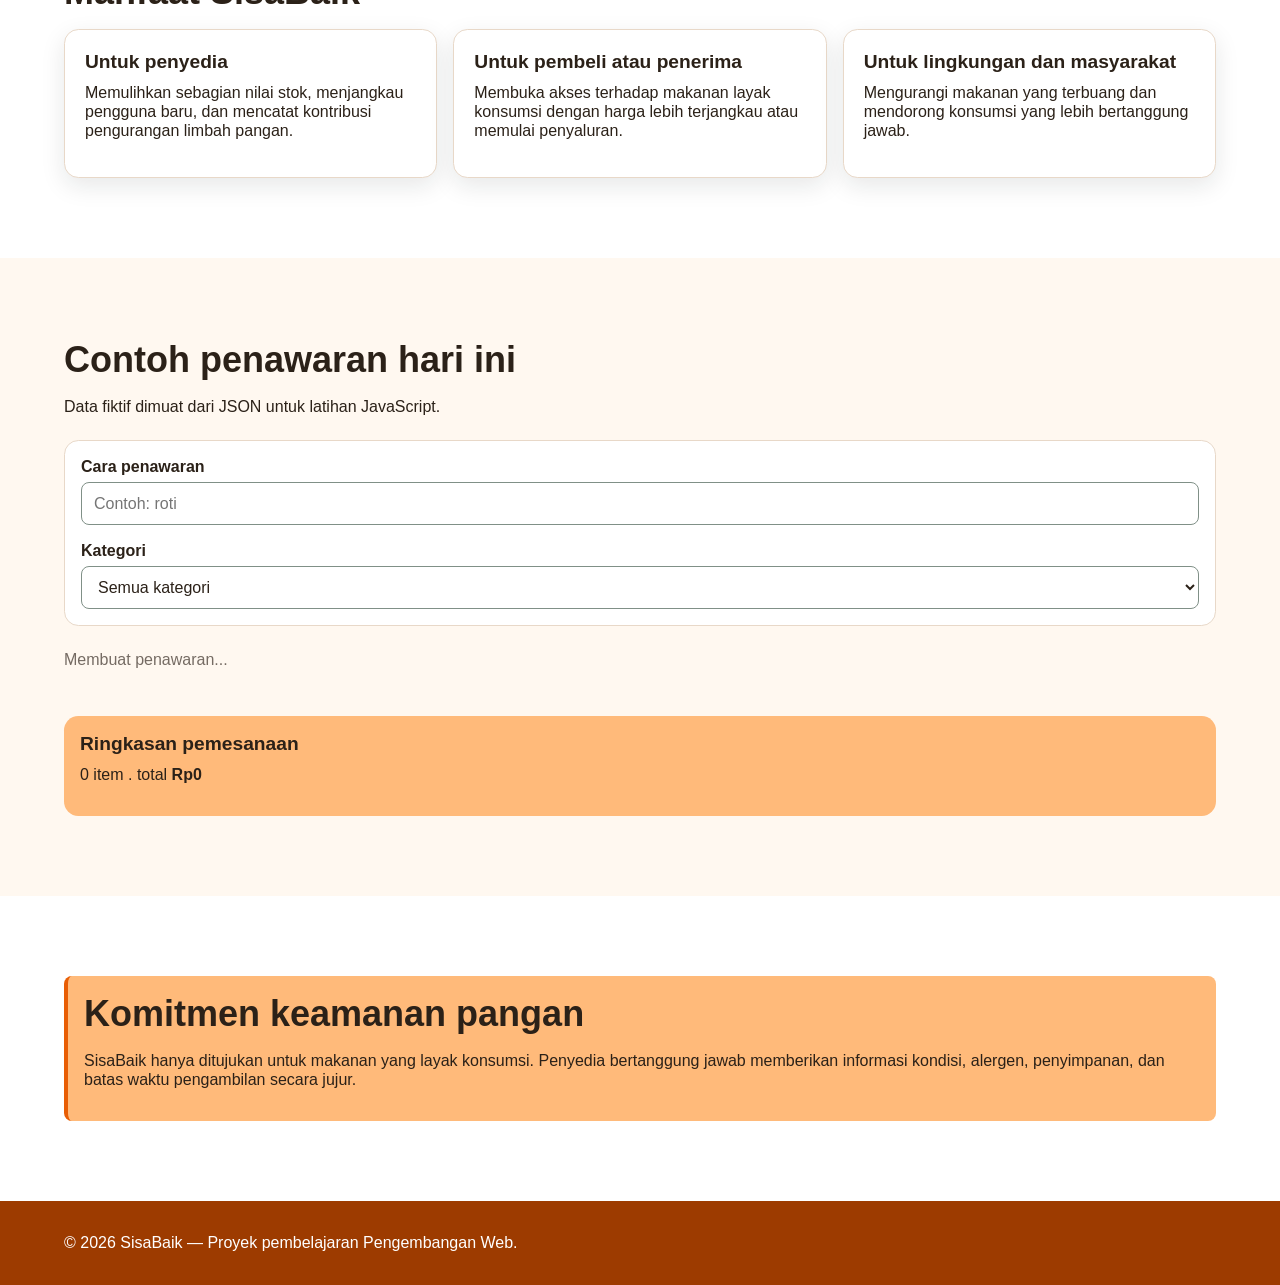
==== commit e5188144: "feat: add JSON-powered offer catalog" ====
--- a/index.html
+++ b/index.html
@@ -6,13 +6,15 @@
 
     <meta
       name="description"
-      content="Formulir prototipe untuk mendaftarkan usaha sebagai penyedia makanan di SisaBaik."
+      content="SisaBaik membantu penyedia menawarkan makanan berlebih agar tetap bernilai, terjangkau, dan tidak terbuang."
     />
-
-    <title>Daftar Penyedia | SisaBaik</title>
+    <title>Beranda | SisaBaik</title>
 
     <link rel="stylesheet" href="styles.css" />
+
+    <script src="app.js" defer></script>
   </head>
+
 
   <body>
     <a class="skip-link" href="#konten-utama"> Lewati ke konten utama </a>
@@ -26,6 +28,8 @@
             <li>
               <a href="index.html">Beranda</a>
             </li>
+
+            <li><a href="#cara-kerja">Cara Kerja</a></li>
 
             <li>
               <a href="daftar-penyedia.html" aria-current="page">
@@ -41,228 +45,104 @@
       </div>
     </header>
 
-    <main class="container" id="konten-utama" tabindex="-1">
-      <div class="page-heading">
-        <h1>Daftar sebagai penyedia SisaBaik</h1>
+    <main id="konten-utama" tabindex="-1">
+      <section class="hero" aria-labelledby="judul-utama">
+      <div class="container hero-layout">
+        <div>
+        <p class="eyebrow">Selamatlan makanan, pulihkan nilainya</p>
+        <h1 id="lead">Makanan berlebihkan masih dapat memberi manfaat</h1>
+        <p class="lead">SisaBaik mempertemukan penyedia yang memiliki stok makanan layak konsumsi stok makanan layak konsumsi dengan pembeli atau penerima yang membutuhkannya.</p>
+        </p>
+        <div class="button-group">
+        <a class="button" href="daftar-penyedia.html">Mulai sebagai penyedia</a>
+        <a class="button-secondary" href="#penawaran-contoh">Lihat contoh penawaran</a>
+        </div>
+      </div>
+      <aside class="hero-panel" aria-label="Ringkasan manfaat SisaBaik">
+        <strong>3 pihak</strong>
+        <p>Penyedia, pengguna, dan lingkungan memperoleh manfaat dari makanan yang tidak terbuang.</p>
+      </aside>
+      </section>
 
-        <p class="lead">
-          Gunakan data fiktif selama praktikum. Formulir ini belum terhubung ke
-          server dan basis data.
-        </p>
+      <section class="section" id="cara-kerja" aria-labelledby="judul-cara-kerja">
+        <div class="container">
+          <h2 id="judul-cara-kerja">Cara Kerja</h2>
+          <p class="section-intro">Alur sederhana ini aka dikembangkan menjadi proses aplikasi penuh pada chapter berikutnya.</p>
+          <div class="step-grid">
+            <article class="card">
+              <span class="step-number" aria-hidden="true">1</span>
+              <h3>Daftarkan usaha</h3>
+              <p>Penyedia mencatat identitas dan informasi dasar usahanya.</p>
+            </article>
+            <article class="card">
+              <span class="step-number" aria-hidden="true">2</span>
+              <h3>Catat makanan</h3>
+              <p>Penyedia menjelaskan makanan berlebih yang masih layak konsumsi.</p>
+            </article>
+            <article class="card">
+              <span class="step-number" aria-hidden="true">3</span>
+              <h3>Atur pengembalian</h3>
+              <p>Pengguna memilih penawaran dan mengambilnya sesuai ketentuan.</p>
+            </article>
+          </div>
+        </div>
+      </section>
 
-        <p class="required-note" id="petunjuk-wajib">
-          Kolom bertanda <strong>*</strong> wajib diisi.
-        </p>
-      </div>
+      <section class="section section-alt" aria-labelledby="judul-manfaat">
+        <div class="container">
+          <h2 id="judul-manfaat">Manfaat SisaBaik</h2>
+          <div class="benefit-grid">
+            <article class="card">
+              <h3>Untuk penyedia</h3>
+              <p>Memulihkan sebagian nilai stok, menjangkau pengguna baru, dan mencatat kontribusi pengurangan limbah pangan.</p>
+            </article>
+            <article class="card">
+              <h3>Untuk pembeli atau penerima</h3>
+              <p>Membuka akses terhadap makanan layak konsumsi dengan harga lebih terjangkau atau memulai penyaluran.</p>
+            </article>
+            <article class="card">
+              <h3>Untuk lingkungan dan masyarakat</h3>
+              <p>Mengurangi makanan yang terbuang dan mendorong konsumsi yang lebih bertanggung jawab.</p>
+            </article>
+          </div>
+        </div>
+      </section>
 
-      <form
-        class="form-card"
-        action="daftar-penyedia.html"
-        method="get"
-        aria-describedby="petunjuk-wajib"
-      >
-        <fieldset class="form-section">
-          <legend>Informasi usaha</legend>
-
-          <p>
-            <label for="nama-usaha">Nama usaha *</label><br />
-
-            <input
-              type="text"
-              id="nama-usaha"
-              name="nama_usaha"
-              autocomplete="organization"
-              minlength="3"
-              maxlength="100"
-              required
-            />
-          </p>
-
-          <p>
-            <label for="jenis-usaha">Jenis usaha *</label><br />
-
-            <select id="jenis-usaha" name="jenis_usaha" required>
-              <option value="">Pilih jenis usaha</option>
-              <option value="restoran">Restoran</option>
-              <option value="toko-roti">Toko roti</option>
-              <option value="katering">Katering</option>
-              <option value="ritel">Toko ritel</option>
-              <option value="hotel">Hotel atau penginapan</option>
-              <option value="lainnya">Lainnya</option>
-            </select>
-          </p>
-
-          <p>
-            <label for="deskripsi-usaha"> Deskripsi singkat usaha </label><br />
-
-            <textarea
-              id="deskripsi-usaha"
-              name="deskripsi_usaha"
-              rows="5"
-              maxlength="500"
-              aria-describedby="bantuan-deskripsi"
-            ></textarea
-            ><br />
-
-            <small id="bantuan-deskripsi">
-              Jelaskan jenis produk dan jam operasional, maksimal 500 karakter.
-            </small>
-          </p>
-        </fieldset>
-
-        <fieldset class="form-section">
-          <legend>Penanggung jawab</legend>
-
-          <p>
-            <label for="nama-penanggung-jawab"> Nama lengkap * </label><br />
-
-            <input
-              type="text"
-              id="nama-penanggung-jawab"
-              name="nama_penanggung_jawab"
-              autocomplete="name"
-              minlength="3"
-              maxlength="100"
-              required
-            />
-          </p>
-
-          <p>
-            <label for="email">Alamat email *</label><br />
-
-            <input
-              type="email"
-              id="email"
-              name="email"
-              autocomplete="email"
-              maxlength="254"
-              aria-describedby="bantuan-email"
-              required
-            /><br />
-
-            <small id="bantuan-email"> Contoh: nama@usaha.example </small>
-          </p>
-
-          <p>
-            <label for="telepon">Nomor telepon *</label><br />
-
-            <input
-              type="tel"
-              id="telepon"
-              name="telepon"
-              autocomplete="tel"
-              inputmode="tel"
-              pattern="[0-9+() ]{8,20}"
-              aria-describedby="bantuan-telepon"
-              required
-            /><br />
-
-            <small id="bantuan-telepon">
-              Gunakan 8–20 karakter berupa angka, spasi, +, atau tanda kurung.
-            </small>
-          </p>
-        </fieldset>
-
-        <fieldset class="form-section">
-          <legend>Lokasi usaha</legend>
-
-          <p>
-            <label for="alamat">Alamat lengkap *</label><br />
-
-            <textarea
-              id="alamat"
-              name="alamat"
-              rows="4"
-              autocomplete="street-address"
-              minlength="10"
-              maxlength="250"
-              required
-            ></textarea>
-          </p>
-
-          <p>
-            <label for="kota">Kabupaten atau kota *</label><br />
-
-            <input
-              type="text"
-              id="kota"
-              name="kota"
-              autocomplete="address-level2"
-              maxlength="100"
-              required
-            />
-          </p>
-
-          <p>
-            <label for="provinsi">Provinsi *</label><br />
-
-            <input
-              type="text"
-              id="provinsi"
-              name="provinsi"
-              autocomplete="address-level1"
-              maxlength="100"
-              required
-            />
-          </p>
-
-          <p>
-            <label for="kode-pos">Kode pos *</label><br />
-
-            <input
-              type="text"
-              id="kode-pos"
-              name="kode_pos"
-              autocomplete="postal-code"
-              inputmode="numeric"
-              pattern="[0-9]{5}"
-              aria-describedby="bantuan-kode-pos"
-              required
-            /><br />
-
-            <small id="bantuan-kode-pos"> Masukkan tepat lima digit. </small>
-          </p>
-        </fieldset>
-
-        <fieldset class="form-section">
-          <legend>Persetujuan</legend>
-
-          <p>
-            <input
-              type="checkbox"
-              id="persetujuan"
-              name="persetujuan"
-              value="setuju"
-              required
-            />
-
-            <label for="persetujuan">
-              Saya menyatakan bahwa informasi latihan ini tidak menggunakan data
-              pribadi atau data usaha yang sebenarnya. *
-            </label>
-          </p>
-        </fieldset>
-
-        <p class="form-actions">
-          <button class="button" type="submit">
-            Kirim pendaftaran latihan
-          </button>
-
-          <button class="button button-secondary" type="reset">
-            Kosongkan formulir
-          </button>
-        </p>
-      </form>
-
-      <section class="section" aria-labelledby="catatan-prototipe">
-        <h2 id="catatan-prototipe">Apa yang terjadi setelah tombol dikirim?</h2>
-
-        <p>
-          Browser memeriksa atribut validasi HTML terlebih dahulu. Jika semua
-          input valid, halaman dimuat ulang dan pasangan nama-nilai terlihat
-          pada alamat halaman. Data belum disimpan. Pada chapter backend, metode
-          sementara ini akan diganti dengan pengiriman ke server.
-        </p>
+      <section class="section" id="penawaran-contoh" aria-labelledby="judul-penawaran">
+        <div class="container">
+          <h2 id="judul-penawaran">Contoh penawaran hari ini</h2>
+          <p class="selection-intro">Data fiktif dimuat dari JSON untuk latihan JavaScript.</p>
+          <form class="filter-panel" id="filter-form" role="search">
+            <p>
+              <label for="kata-kunci">Cara penawaran</label><br>
+              <input id="kata-kunci" name="kata_kunci" type="search" placeholder="Contoh: roti">
+            </p>
+            <p>
+              <label for="filter-kategori">Kategori</label><br>
+              <select id="filter-kategori" name="kategori">
+                <option value="semua">Semua kategori</option>
+                <option value="makanan-siap-saji">Makanan siap saji</option>
+                <option value="roti-kue">Roti dan kue</option>
+                <option value="buah-sayur">Buah dan sayur</option>
+              </select>
+            </p>
+          </form>
+          <p id="status-katalog" class="status-message" role="status" aria-live="polite">Membuat penawaran...</p>
+          <div class="offer-grid" id="daftar-penawaran"></div>
+          <aside class="cart-summary" aria labelledby="judul-ringkasan">
+            <h3 id="judul-ringkasan">Ringkasan pemesanaan</h3>
+            <p><span id="jumlah-item">0</span> item . total <strong id="total-pesanan">Rp0</strong></p>
+          </aside>
+        </div>
+      </section>
+      
+      <section class="section section-alt" aria-labelledby="judul-keamanan">
+        <div class="container">
+          <div class="notice">
+            <h2 id="judul-keamanan">Komitmen keamanan pangan</h2>
+            <p>SisaBaik hanya ditujukan untuk makanan yang layak konsumsi. Penyedia bertanggung jawab memberikan informasi kondisi, alergen, penyimpanan, dan batas waktu pengambilan secara jujur.</p>
+          </div>
+        </div>
       </section>
     </main>
 
--- a/styles.css
+++ b/styles.css
@@ -1,14 +1,14 @@
 :root {
-  --color-primary: #176b4d;
-  --color-primary-dark: #0f4f39;
-  --color-primary-soft: #e8f5ef;
-  --color-accent: #f2b84b;
-  --color-text: #17211b;
-  --color-muted: #52615a;
+  --color-primary: #e85d04;
+  --color-primary-dark: #9d3b00;
+  --color-primary-soft: #ffba7a;
+  --color-accent: #ffc107;
+  --color-text: #2b2118;
+  --color-muted: #756b63;
   --color-surface: #ffffff;
-  --color-background: #f5fbf6;
-  --color-border: #cbd8d1;
-  --color-danger: #a52a2a;
+  --color-background: #fff8f0;
+  --color-border: #e8d8c8;
+  --color-danger: #d62828;
   --shadow-card: 0 0.5rem 1.5rem rgb(23 33 27 / 10%);
   --radius-small: 0.5rem;
   --radius-medium: 0.9rem;
@@ -429,3 +429,35 @@
     scroll-behavior: auto;
   }
 }
+
+.filter-panel {
+  display: grid;
+  gap: 1rem;
+  margin-block: 1.5rem;
+  padding: 1rem;
+  border: 0.062rem solid var(--color-border);
+  border-radius: var(--radius-medium);
+  background: var(--color-surface);
+}
+.filter-panel p {
+  margin: 0;
+}
+.status-message {
+  min-height: 1.6rem;
+  color: var(--color-muted);
+}
+.cart-summary {
+  margin-block-start: 1.5rem;
+  padding: 1rem;
+  border-radius: var(--radius-medium);
+  background: var(--color-primary-soft);
+}
+.error-message {
+  color: var(--color-danger);
+  font-weigth: 700;
+}
+@media (min-width: 48rem) {
+  .filter-panel {
+    grid-template-columns: repeat(2, minmax(0, 1));
+  }
+}
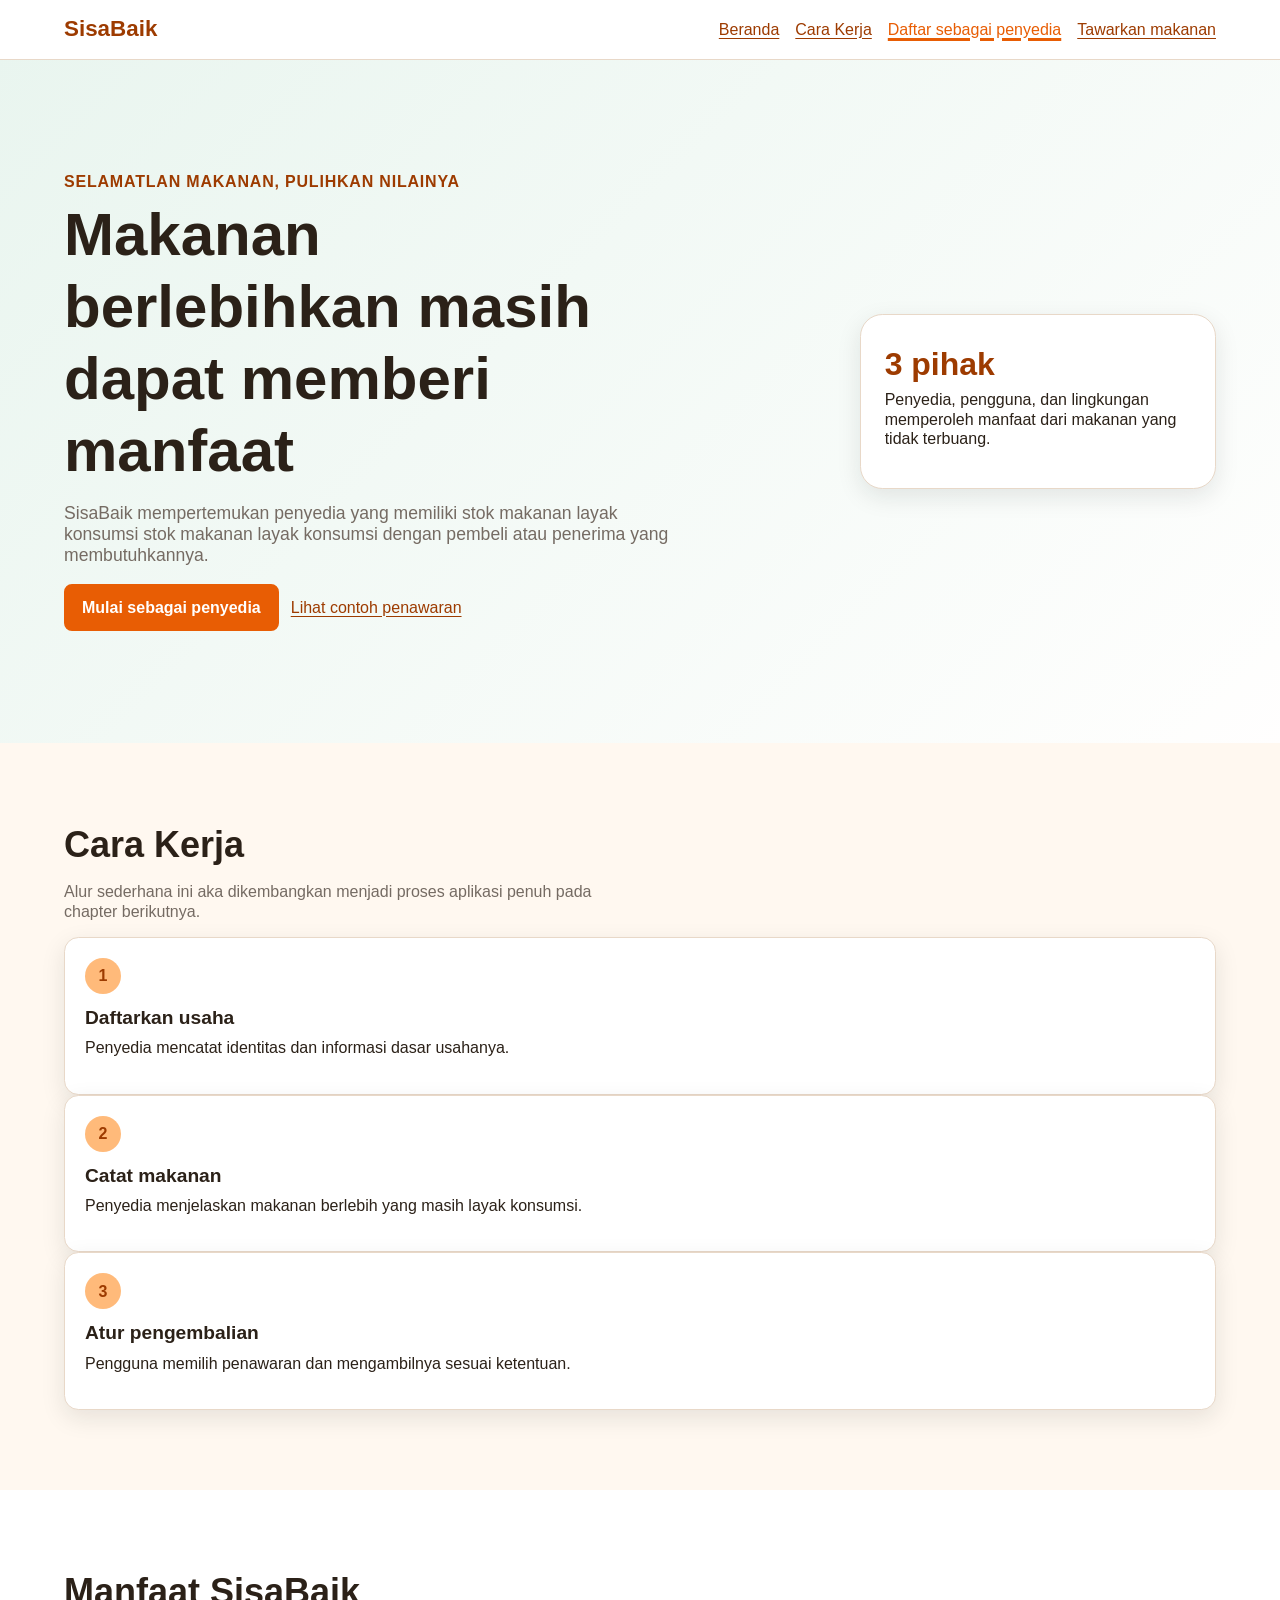
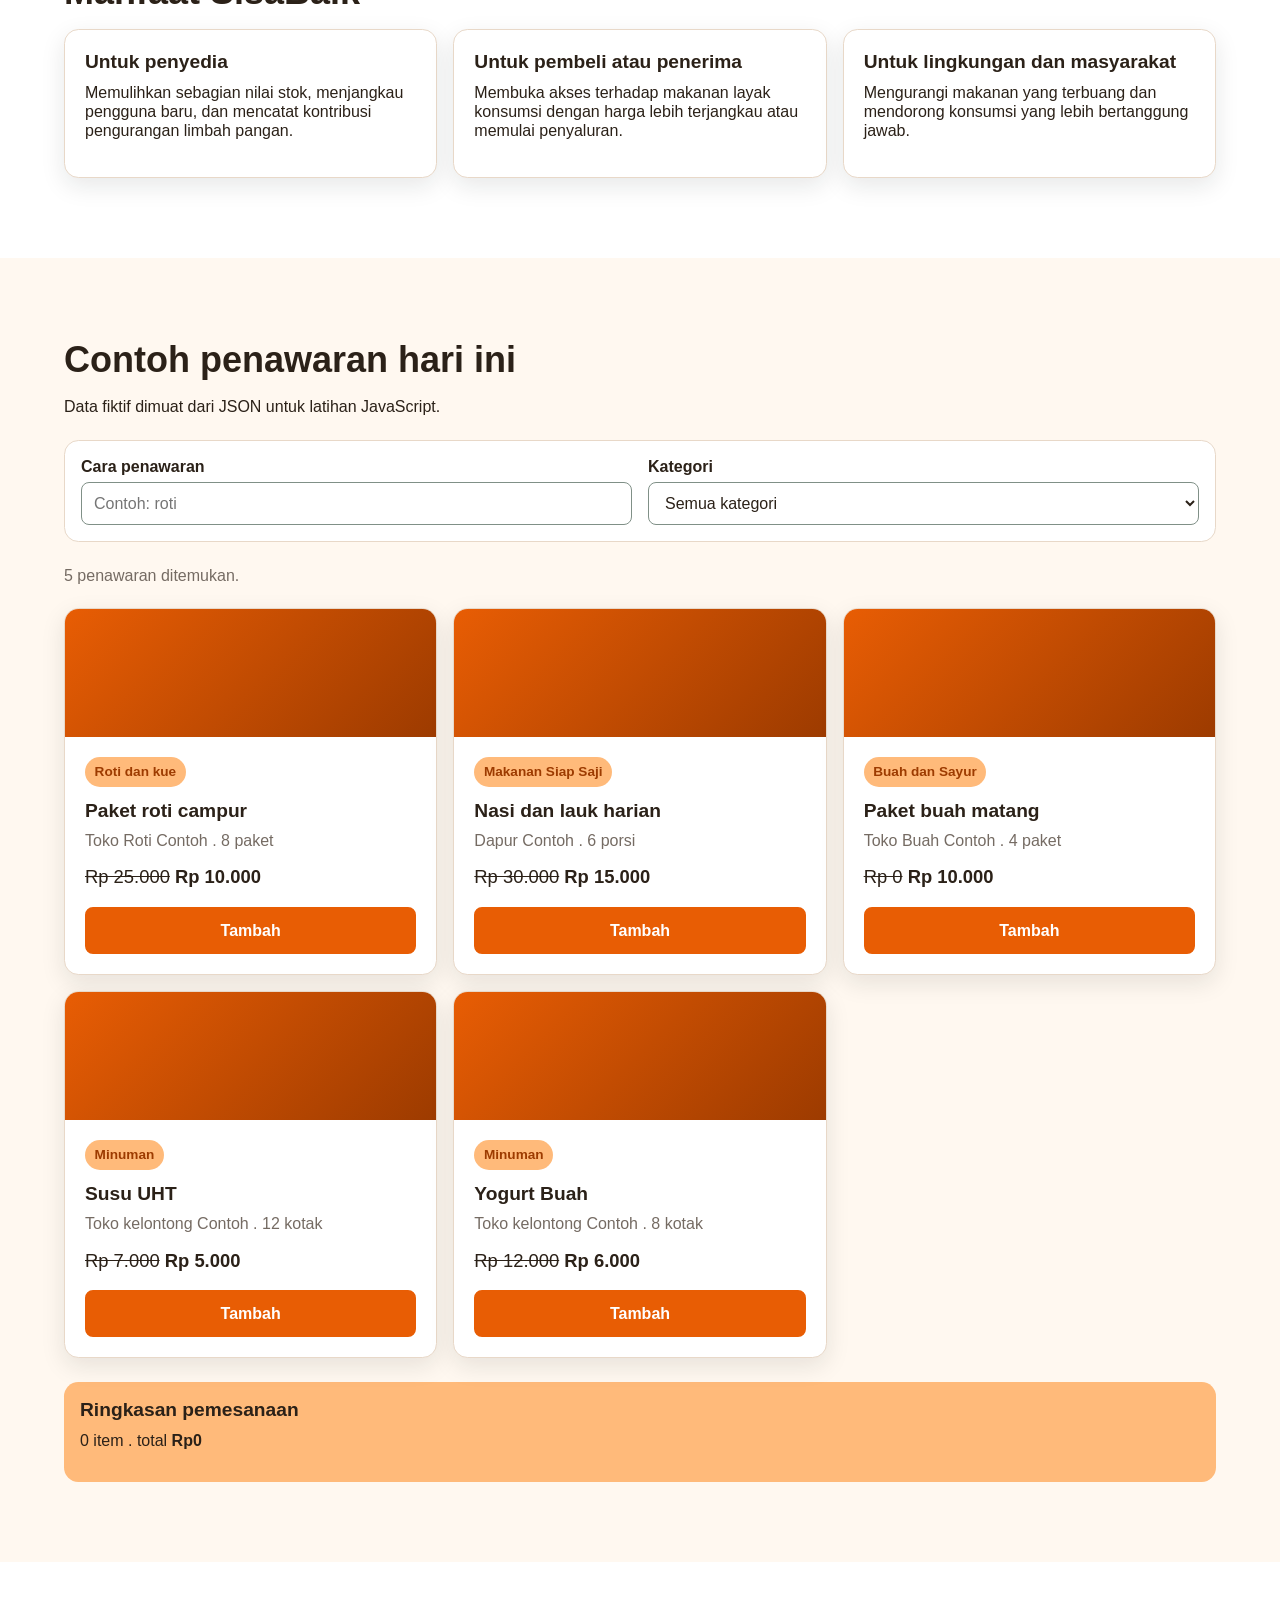
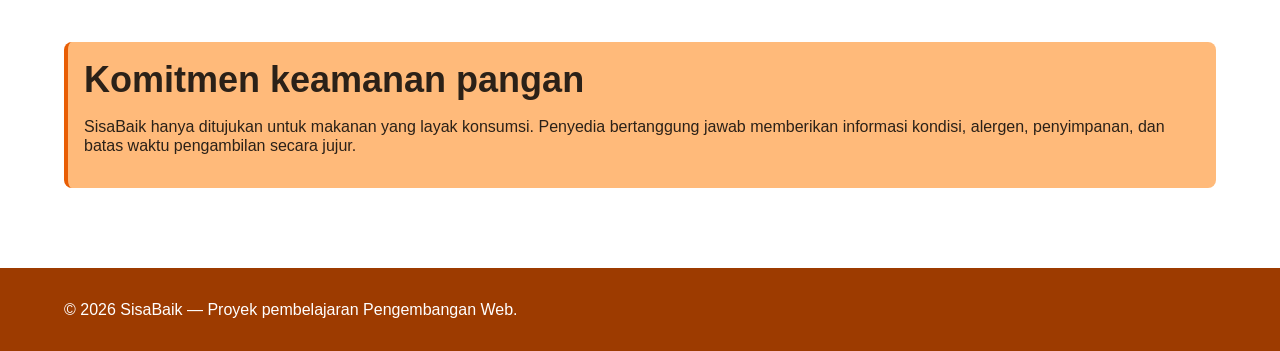
==== commit 4a4429dc: "feat: add JSON-powered offer catalog" ====
--- a/index.html
+++ b/index.html
@@ -124,6 +124,7 @@
                 <option value="makanan-siap-saji">Makanan siap saji</option>
                 <option value="roti-kue">Roti dan kue</option>
                 <option value="buah-sayur">Buah dan sayur</option>
+                <option value="buah-sayur">Minuman</option>
               </select>
             </p>
           </form>
--- a/styles.css
+++ b/styles.css
@@ -454,10 +454,10 @@
 }
 .error-message {
   color: var(--color-danger);
-  font-weigth: 700;
+  font-weight: 700;
 }
 @media (min-width: 48rem) {
   .filter-panel {
-    grid-template-columns: repeat(2, minmax(0, 1));
-  }
-}
+    grid-template-columns: repeat(2, minmax(0, 1fr));
+  }
+}
